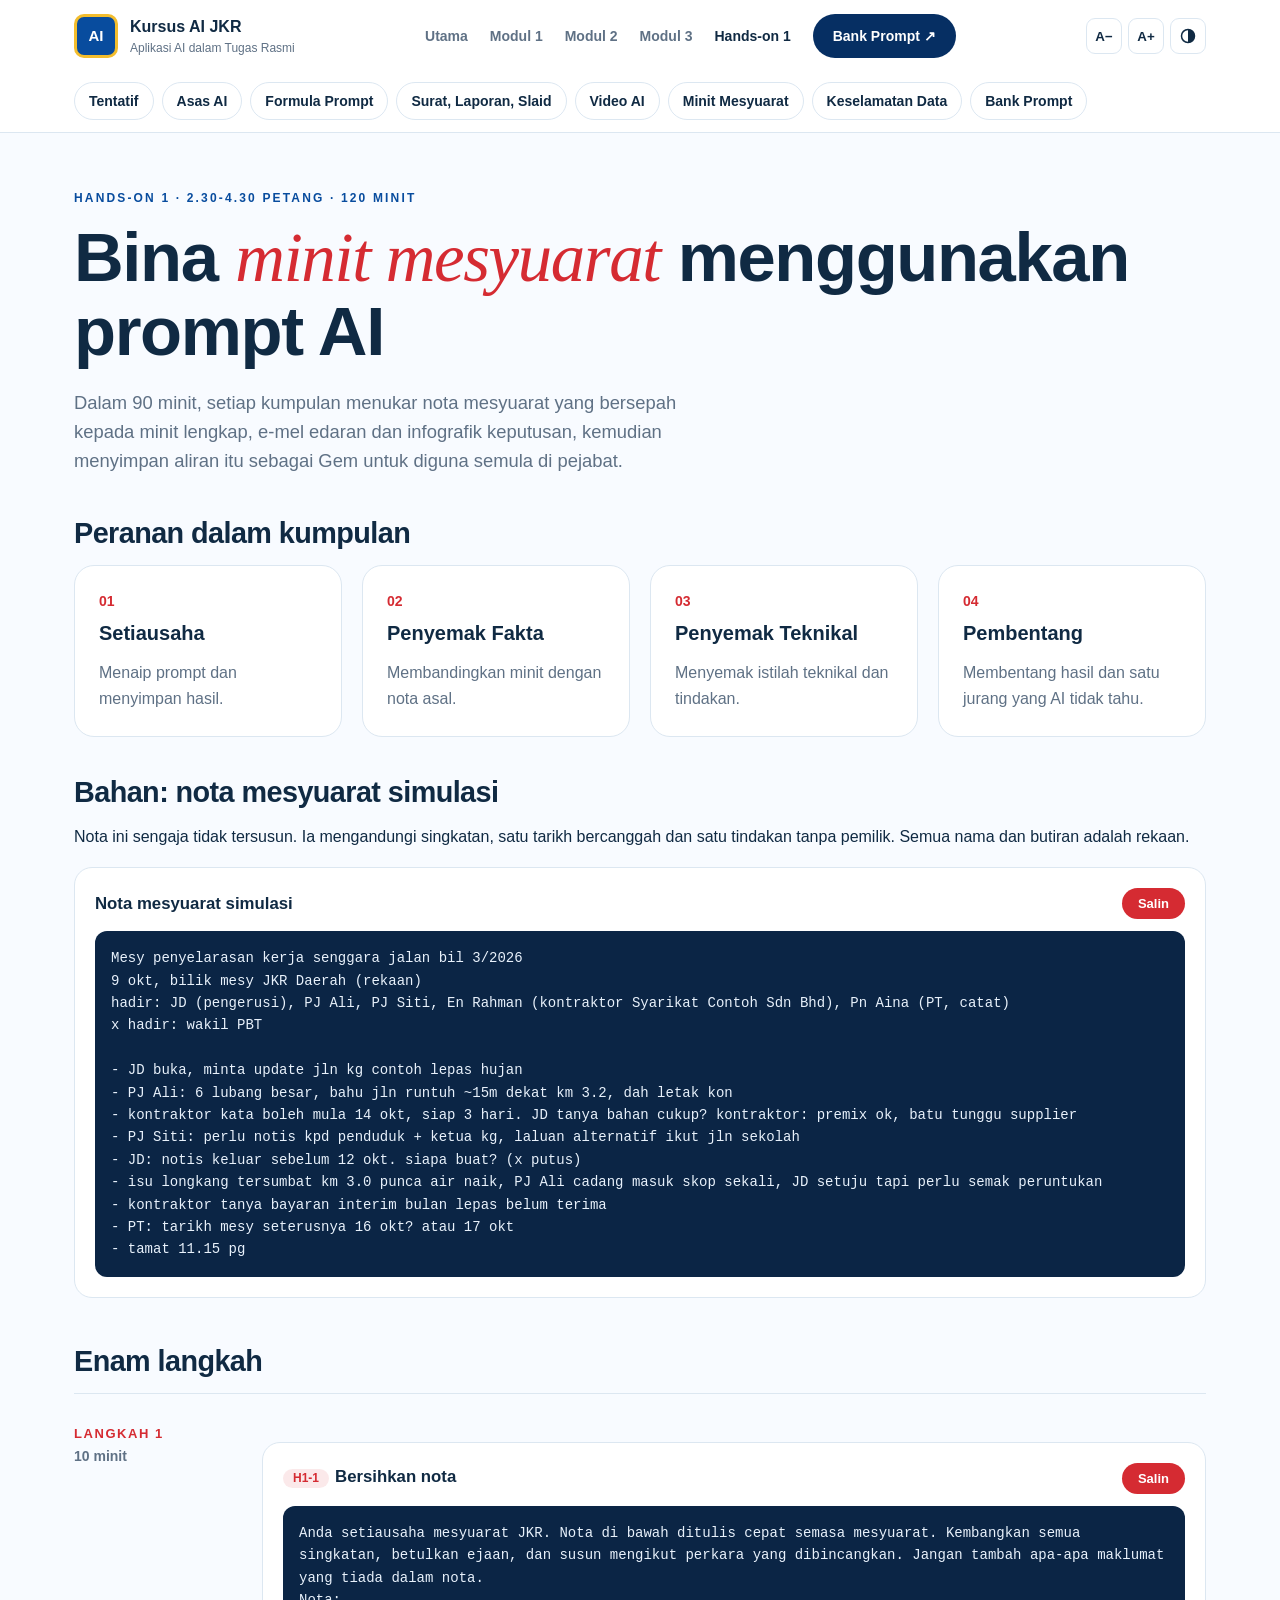
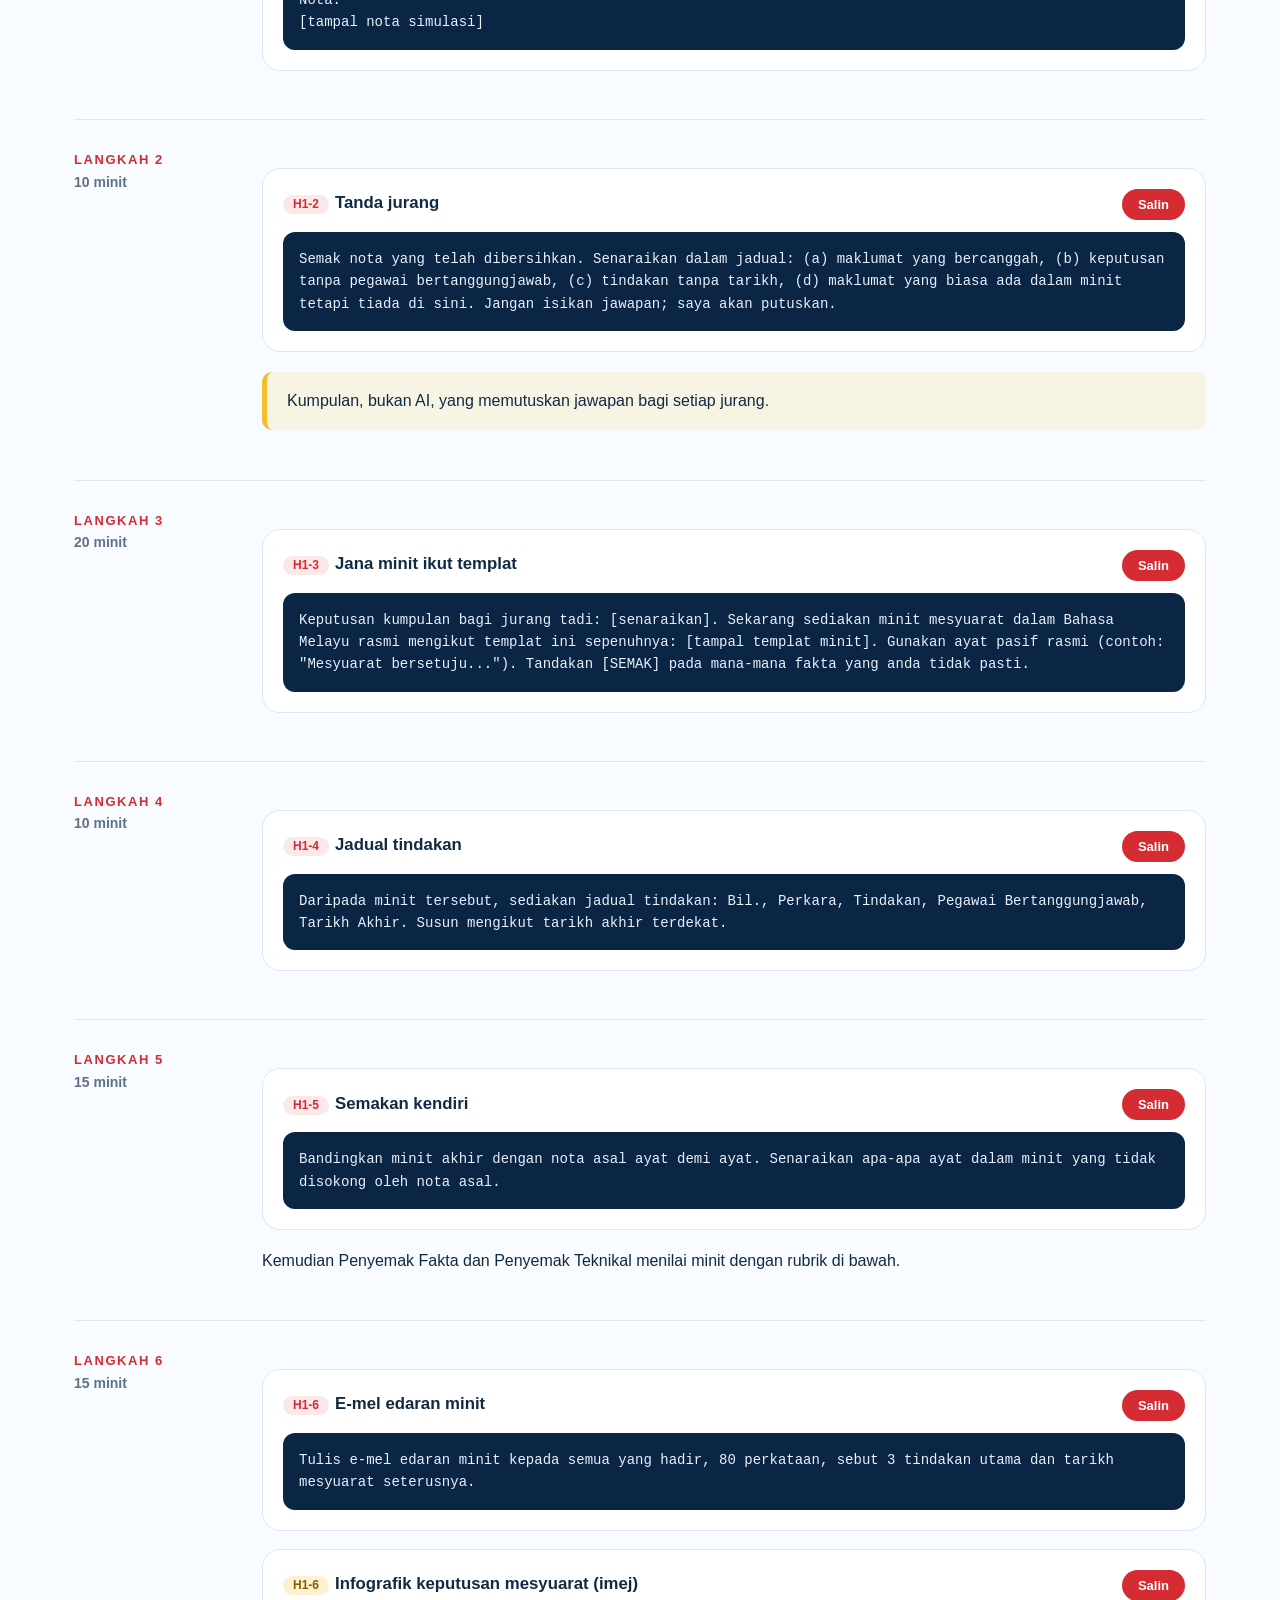
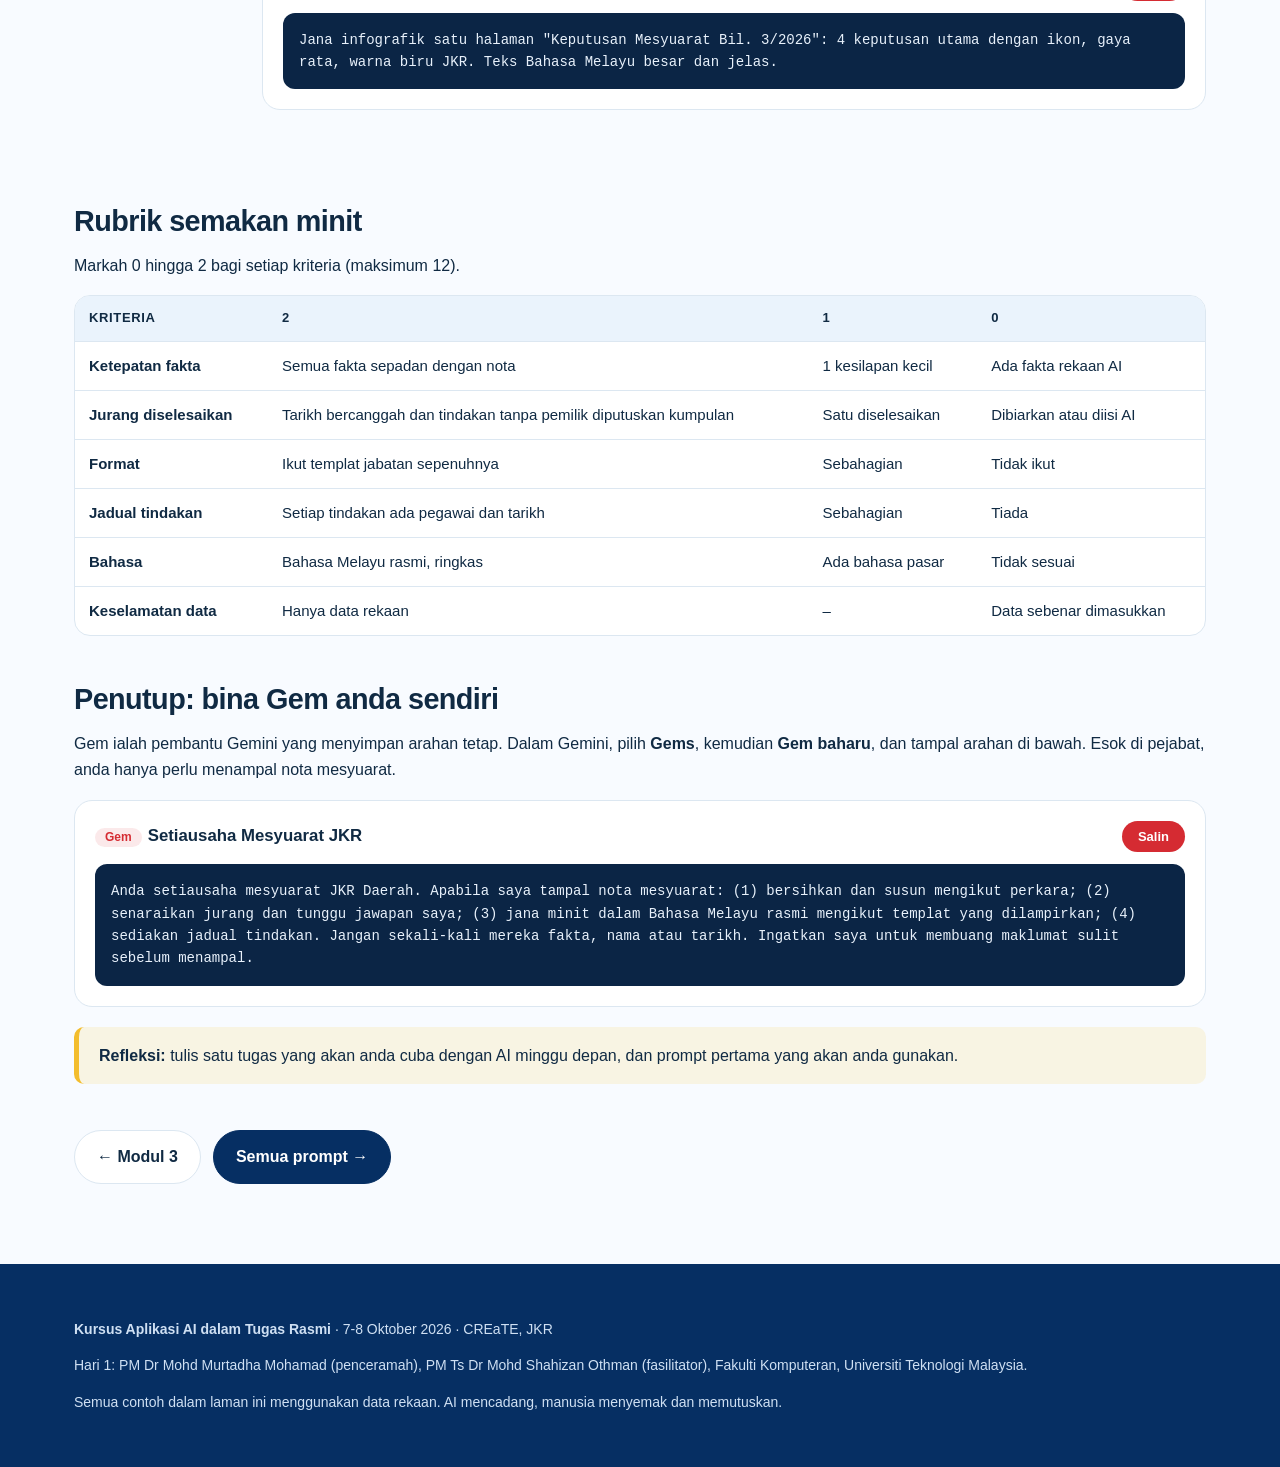
==== hands-on.html @ 8b167ed6 "Hub web Hari 1: Kursus Aplikasi AI dalam Tugas Rasmi" ====
<!doctype html>
<html lang="ms">
<head>
<meta charset="utf-8">
<meta name="viewport" content="width=device-width, initial-scale=1">
<title>Hands-on 1: Minit Mesyuarat | Kursus AI JKR</title>
<meta name="description" content="Hands-on 1: tukar nota mesyuarat simulasi kepada minit lengkap, jadual tindakan, e-mel edaran dan infografik dengan prompt berperingkat.">
<link rel="stylesheet" href="assets/style.css">
</head>
<body data-page="h1">

<div class="wrap mod-head">
  <p class="eyebrow">Hands-on 1 &middot; 2.30-4.30 petang &middot; 120 minit</p>
  <h1>Bina <span class="accent">minit mesyuarat</span> menggunakan prompt AI</h1>
  <p class="lead">Dalam 90 minit, setiap kumpulan menukar nota mesyuarat yang bersepah kepada minit lengkap, e-mel edaran dan infografik keputusan, kemudian menyimpan aliran itu sebagai Gem untuk diguna semula di pejabat.</p>
</div>

<div class="wrap">

  <h2 style="font-size:1.8rem">Peranan dalam kumpulan</h2>
  <div class="grid g4" style="margin-bottom:40px">
    <div class="card"><span class="num">01</span><h3>Setiausaha</h3><p>Menaip prompt dan menyimpan hasil.</p></div>
    <div class="card"><span class="num">02</span><h3>Penyemak Fakta</h3><p>Membandingkan minit dengan nota asal.</p></div>
    <div class="card"><span class="num">03</span><h3>Penyemak Teknikal</h3><p>Menyemak istilah teknikal dan tindakan.</p></div>
    <div class="card"><span class="num">04</span><h3>Pembentang</h3><p>Membentang hasil dan satu jurang yang AI tidak tahu.</p></div>
  </div>

  <h2 style="font-size:1.8rem">Bahan: nota mesyuarat simulasi</h2>
  <p>Nota ini sengaja tidak tersusun. Ia mengandungi singkatan, satu tarikh bercanggah dan satu tindakan tanpa pemilik. Semua nama dan butiran adalah rekaan.</p>
  <div class="prompt" id="nota" data-cat="h1 bahan">
    <div class="prompt-head"><h3>Nota mesyuarat simulasi</h3></div>
<pre>Mesy penyelarasan kerja senggara jalan bil 3/2026
9 okt, bilik mesy JKR Daerah (rekaan)
hadir: JD (pengerusi), PJ Ali, PJ Siti, En Rahman (kontraktor Syarikat Contoh Sdn Bhd), Pn Aina (PT, catat)
x hadir: wakil PBT

- JD buka, minta update jln kg contoh lepas hujan
- PJ Ali: 6 lubang besar, bahu jln runtuh ~15m dekat km 3.2, dah letak kon
- kontraktor kata boleh mula 14 okt, siap 3 hari. JD tanya bahan cukup? kontraktor: premix ok, batu tunggu supplier
- PJ Siti: perlu notis kpd penduduk + ketua kg, laluan alternatif ikut jln sekolah
- JD: notis keluar sebelum 12 okt. siapa buat? (x putus)
- isu longkang tersumbat km 3.0 punca air naik, PJ Ali cadang masuk skop sekali, JD setuju tapi perlu semak peruntukan
- kontraktor tanya bayaran interim bulan lepas belum terima
- PT: tarikh mesy seterusnya 16 okt? atau 17 okt
- tamat 11.15 pg</pre>
  </div>

  <h2 style="font-size:1.8rem;margin-top:48px">Enam langkah</h2>

  <div class="topic">
    <div class="when"><b>Langkah 1</b>10 minit</div>
    <div>
      <div class="prompt" id="h1-1" data-cat="h1 teks">
        <div class="prompt-head"><h3><span class="tag cs">H1-1</span>Bersihkan nota</h3></div>
<pre>Anda setiausaha mesyuarat JKR. Nota di bawah ditulis cepat semasa mesyuarat. Kembangkan semua singkatan, betulkan ejaan, dan susun mengikut perkara yang dibincangkan. Jangan tambah apa-apa maklumat yang tiada dalam nota.
Nota:
[tampal nota simulasi]</pre>
      </div>
    </div>
  </div>

  <div class="topic">
    <div class="when"><b>Langkah 2</b>10 minit</div>
    <div>
      <div class="prompt" id="h1-2" data-cat="h1 teks">
        <div class="prompt-head"><h3><span class="tag cs">H1-2</span>Tanda jurang</h3></div>
<pre>Semak nota yang telah dibersihkan. Senaraikan dalam jadual: (a) maklumat yang bercanggah, (b) keputusan tanpa pegawai bertanggungjawab, (c) tindakan tanpa tarikh, (d) maklumat yang biasa ada dalam minit tetapi tiada di sini. Jangan isikan jawapan; saya akan putuskan.</pre>
      </div>
      <div class="callout">Kumpulan, bukan AI, yang memutuskan jawapan bagi setiap jurang.</div>
    </div>
  </div>

  <div class="topic">
    <div class="when"><b>Langkah 3</b>20 minit</div>
    <div>
      <div class="prompt" id="h1-3" data-cat="h1 teks">
        <div class="prompt-head"><h3><span class="tag cs">H1-3</span>Jana minit ikut templat</h3></div>
<pre>Keputusan kumpulan bagi jurang tadi: [senaraikan]. Sekarang sediakan minit mesyuarat dalam Bahasa Melayu rasmi mengikut templat ini sepenuhnya: [tampal templat minit]. Gunakan ayat pasif rasmi (contoh: "Mesyuarat bersetuju..."). Tandakan [SEMAK] pada mana-mana fakta yang anda tidak pasti.</pre>
      </div>
    </div>
  </div>

  <div class="topic">
    <div class="when"><b>Langkah 4</b>10 minit</div>
    <div>
      <div class="prompt" id="h1-4" data-cat="h1 teks">
        <div class="prompt-head"><h3><span class="tag cs">H1-4</span>Jadual tindakan</h3></div>
<pre>Daripada minit tersebut, sediakan jadual tindakan: Bil., Perkara, Tindakan, Pegawai Bertanggungjawab, Tarikh Akhir. Susun mengikut tarikh akhir terdekat.</pre>
      </div>
    </div>
  </div>

  <div class="topic">
    <div class="when"><b>Langkah 5</b>15 minit</div>
    <div>
      <div class="prompt" id="h1-5" data-cat="h1 teks">
        <div class="prompt-head"><h3><span class="tag cs">H1-5</span>Semakan kendiri</h3></div>
<pre>Bandingkan minit akhir dengan nota asal ayat demi ayat. Senaraikan apa-apa ayat dalam minit yang tidak disokong oleh nota asal.</pre>
      </div>
      <p>Kemudian Penyemak Fakta dan Penyemak Teknikal menilai minit dengan rubrik di bawah.</p>
    </div>
  </div>

  <div class="topic">
    <div class="when"><b>Langkah 6</b>15 minit</div>
    <div>
      <div class="prompt" id="h1-6a" data-cat="h1 teks">
        <div class="prompt-head"><h3><span class="tag cs">H1-6</span>E-mel edaran minit</h3></div>
<pre>Tulis e-mel edaran minit kepada semua yang hadir, 80 perkataan, sebut 3 tindakan utama dan tarikh mesyuarat seterusnya.</pre>
      </div>
      <div class="prompt" id="h1-6b" data-cat="h1 imej">
        <div class="prompt-head"><h3><span class="tag kreatif">H1-6</span>Infografik keputusan mesyuarat (imej)</h3></div>
<pre>Jana infografik satu halaman "Keputusan Mesyuarat Bil. 3/2026": 4 keputusan utama dengan ikon, gaya rata, warna biru JKR. Teks Bahasa Melayu besar dan jelas.</pre>
      </div>
    </div>
  </div>

  <h2 style="font-size:1.8rem;margin-top:48px">Rubrik semakan minit</h2>
  <p>Markah 0 hingga 2 bagi setiap kriteria (maksimum 12).</p>
  <div class="table-wrap">
    <table>
      <thead><tr><th>Kriteria</th><th>2</th><th>1</th><th>0</th></tr></thead>
      <tbody>
        <tr><td><b>Ketepatan fakta</b></td><td>Semua fakta sepadan dengan nota</td><td>1 kesilapan kecil</td><td>Ada fakta rekaan AI</td></tr>
        <tr><td><b>Jurang diselesaikan</b></td><td>Tarikh bercanggah dan tindakan tanpa pemilik diputuskan kumpulan</td><td>Satu diselesaikan</td><td>Dibiarkan atau diisi AI</td></tr>
        <tr><td><b>Format</b></td><td>Ikut templat jabatan sepenuhnya</td><td>Sebahagian</td><td>Tidak ikut</td></tr>
        <tr><td><b>Jadual tindakan</b></td><td>Setiap tindakan ada pegawai dan tarikh</td><td>Sebahagian</td><td>Tiada</td></tr>
        <tr><td><b>Bahasa</b></td><td>Bahasa Melayu rasmi, ringkas</td><td>Ada bahasa pasar</td><td>Tidak sesuai</td></tr>
        <tr><td><b>Keselamatan data</b></td><td>Hanya data rekaan</td><td>&ndash;</td><td>Data sebenar dimasukkan</td></tr>
      </tbody>
    </table>
  </div>

  <h2 style="font-size:1.8rem;margin-top:48px">Penutup: bina Gem anda sendiri</h2>
  <p>Gem ialah pembantu Gemini yang menyimpan arahan tetap. Dalam Gemini, pilih <b>Gems</b>, kemudian <b>Gem baharu</b>, dan tampal arahan di bawah. Esok di pejabat, anda hanya perlu menampal nota mesyuarat.</p>
  <div class="prompt" id="gem" data-cat="h1 gem">
    <div class="prompt-head"><h3><span class="tag cs">Gem</span>Setiausaha Mesyuarat JKR</h3></div>
<pre>Anda setiausaha mesyuarat JKR Daerah. Apabila saya tampal nota mesyuarat: (1) bersihkan dan susun mengikut perkara; (2) senaraikan jurang dan tunggu jawapan saya; (3) jana minit dalam Bahasa Melayu rasmi mengikut templat yang dilampirkan; (4) sediakan jadual tindakan. Jangan sekali-kali mereka fakta, nama atau tarikh. Ingatkan saya untuk membuang maklumat sulit sebelum menampal.</pre>
  </div>
  <div class="callout"><b>Refleksi:</b> tulis satu tugas yang akan anda cuba dengan AI minggu depan, dan prompt pertama yang akan anda gunakan.</div>

  <div class="btns" style="padding:20px 0 40px"><a class="btn" href="modul-3.html">&larr; Modul 3</a><a class="btn primary" href="prompt.html">Semua prompt &rarr;</a></div>
</div>

<script src="assets/app.js"></script>
</body>
</html>
---- assets/style.css ----
/* Kursus Aplikasi AI dalam Tugas Rasmi, Hari 1. Gaya selari hub JANM / AI untuk Semua. */
:root{
  --blue:#084c9e; --navy:#062f63; --red:#d52b32; --gold:#f3bd2d;
  --paper:#f8fbff; --card:#ffffff; --ink:#102a43; --muted:#5f7185; --line:#dce7f1;
  --tint:#eaf3fc; --code:#0b2545; --codeink:#e8f1fb;
  --font-scale:1; --scroll:0%;
}
html[data-theme="dark"]{
  --paper:#0b1a2e; --card:#10243d; --ink:#e6eef7; --muted:#9fb3c8; --line:#22405f;
  --tint:#15304f; --blue:#6aa7ec; --navy:#cfe2f7; --code:#06111f; --codeink:#dce9f7;
}
*{box-sizing:border-box}
html{font-size:calc(16px * var(--font-scale));scroll-behavior:smooth}
body{margin:0;font-family:Arial,Helvetica,sans-serif;color:var(--ink);background:var(--paper);line-height:1.6}
a{color:var(--blue)}
img{max-width:100%}
.wrap{max-width:1180px;margin:0 auto;padding:0 24px}

/* progress bar */
.progress{position:fixed;top:0;left:0;height:4px;width:var(--scroll);background:linear-gradient(90deg,var(--red),var(--gold));z-index:60}

/* header */
header.site{position:sticky;top:0;z-index:50;background:color-mix(in srgb,var(--card) 94%,transparent);backdrop-filter:blur(8px);border-bottom:1px solid var(--line)}
.bar{display:flex;align-items:center;justify-content:space-between;gap:16px;min-height:72px}
.brand{display:flex;align-items:center;gap:12px;text-decoration:none;color:var(--ink)}
.logo{width:44px;height:44px;border-radius:10px;background:#084c9e;color:#fff;border:3px solid var(--gold);display:grid;place-items:center;font-weight:700;font-size:15px}
.brand b{display:block;font-size:16px}
.brand small{display:block;font-size:12px;color:var(--muted)}
nav.main{display:flex;align-items:center;gap:22px}
nav.main a{color:var(--muted);font-weight:700;font-size:14px;text-decoration:none}
nav.main a:hover,nav.main a[aria-current="page"]{color:var(--ink)}
.cta{background:var(--navy);color:#fff !important;padding:11px 20px;border-radius:999px}
html[data-theme="dark"] .cta{background:#084c9e}
.tools{display:flex;gap:6px}
.tools button svg{width:16px;height:16px;vertical-align:middle}
.tools button{width:36px;height:36px;border-radius:9px;border:1px solid var(--line);background:var(--card);color:var(--ink);font-weight:700;cursor:pointer}
.menu-btn{display:none}
.pills{display:flex;gap:8px;overflow-x:auto;padding-top:10px;padding-bottom:12px;scrollbar-width:none}
.pills a{flex:none;border:1px solid var(--line);background:var(--card);border-radius:999px;padding:7px 14px;font-weight:700;font-size:14px;color:var(--ink);text-decoration:none}
.pills a:hover{border-color:var(--blue)}

/* type */
.eyebrow{color:var(--blue);font-size:12px;font-weight:700;letter-spacing:.18em;text-transform:uppercase;margin:0 0 12px}
h1,h2,h3{line-height:1.08;letter-spacing:-.02em;margin:0 0 16px}
h1{font-size:clamp(2.4rem,6vw,4.3rem)}
h2{font-size:clamp(1.9rem,4.2vw,3.2rem)}
h3{font-size:1.25rem;letter-spacing:0}
.accent{font-family:Georgia,"Times New Roman",serif;font-style:italic;font-weight:500;color:var(--red)}
.lead{font-size:1.15rem;color:var(--muted);max-width:640px}
section{padding:72px 0}
section.alt{background:var(--tint)}

/* hero */
.hero{padding:64px 0 72px;background:radial-gradient(circle at 85% 10%,rgba(243,189,45,.18),transparent 40%),var(--paper)}
.hero-grid{display:grid;grid-template-columns:1.25fr .9fr;gap:40px;align-items:center}
.btns{display:flex;gap:12px;flex-wrap:wrap;margin-top:26px}
.btn{display:inline-block;padding:13px 22px;border-radius:999px;font-weight:700;text-decoration:none;border:1px solid var(--line);color:var(--ink);background:var(--card)}
.btn.primary{background:var(--navy);color:#fff;border-color:var(--navy)}
html[data-theme="dark"] .btn.primary{background:#084c9e;border-color:#084c9e}
.hero-card{background:var(--card);border:1px solid var(--line);border-radius:22px;padding:26px;box-shadow:0 18px 50px rgba(6,47,99,.10)}
.hero-card dl{margin:0;display:grid;grid-template-columns:auto 1fr;gap:10px 16px;font-size:15px}
.hero-card dt{color:var(--muted);font-weight:700}
.hero-card dd{margin:0}
.chip{display:inline-block;background:var(--card);border:1px solid var(--line);border-radius:999px;padding:6px 12px;font-size:13px;font-weight:700;box-shadow:0 6px 18px rgba(6,47,99,.08)}

/* cards */
.grid{display:grid;gap:20px}
.g2{grid-template-columns:repeat(2,1fr)}
.g3{grid-template-columns:repeat(3,1fr)}
.g4{grid-template-columns:repeat(4,1fr)}
.card{background:var(--card);border:1px solid var(--line);border-radius:20px;padding:24px}
.card p{margin:.4rem 0 0;color:var(--muted)}
.num{color:var(--red);font-weight:700;font-size:14px;margin-bottom:10px;display:block}
a.card{text-decoration:none;color:var(--ink);transition:transform .15s,box-shadow .15s}
a.card:hover{transform:translateY(-3px);box-shadow:0 14px 34px rgba(6,47,99,.12)}
.tag{display:inline-block;font-size:12px;font-weight:700;border-radius:999px;padding:3px 10px;background:var(--tint);color:var(--blue);margin-right:6px}
.tag.cs{background:rgba(213,43,50,.1);color:var(--red)}
.tag.kreatif{background:rgba(243,189,45,.22);color:#8a5b00}
html[data-theme="dark"] .tag.kreatif{color:var(--gold)}

.flow{display:flex;flex-wrap:wrap;gap:10px;align-items:center;justify-content:center}
.flow span{background:var(--tint);border-radius:10px;padding:10px 16px;font-weight:700}
.flow i{color:var(--red);font-style:normal}

.callout{border-left:5px solid var(--gold);background:rgba(243,189,45,.13);border-radius:10px;padding:16px 20px;margin:20px 0}
.callout.red{border-color:var(--red);background:rgba(213,43,50,.07)}

/* table */
.table-wrap{overflow-x:auto;border:1px solid var(--line);border-radius:16px;background:var(--card)}
table{border-collapse:collapse;width:100%;font-size:15px}
th,td{text-align:left;padding:12px 14px;border-bottom:1px solid var(--line);vertical-align:top}
th{background:var(--tint);font-size:13px;text-transform:uppercase;letter-spacing:.05em}
tr:last-child td{border-bottom:0}
td.t{white-space:nowrap;font-weight:700}
tr.break td{background:var(--tint);color:var(--muted);font-style:italic}

/* module content */
.mod-head{padding-top:56px;padding-bottom:24px}
.topic{display:grid;grid-template-columns:160px 1fr;gap:28px;padding:30px 0;border-top:1px solid var(--line)}
.topic>div,.grid>*{min-width:0}
.topic .when{font-weight:700;color:var(--muted);font-size:14px}
.topic .when b{display:block;color:var(--red);font-size:13px;letter-spacing:.12em;text-transform:uppercase}
.topic ul{padding-left:20px}
.topic li{margin:.3rem 0}

/* prompts */
.prompt{background:var(--card);border:1px solid var(--line);border-radius:18px;padding:20px;margin:18px 0}
.prompt-head{display:flex;justify-content:space-between;align-items:center;gap:12px;margin-bottom:12px;flex-wrap:wrap}
.prompt-head h3{margin:0;font-size:1.05rem}
.prompt pre{margin:0;background:var(--code);color:var(--codeink);border-radius:12px;padding:16px;white-space:pre-wrap;word-break:break-word;font:14px/1.6 ui-monospace,Menlo,Consolas,monospace}
.prompt .follow{margin:12px 0 0;color:var(--muted);font-size:14px}
.prompt .follow code{background:var(--tint);color:var(--ink);padding:2px 6px;border-radius:6px;font-size:13px}
.copy{border:0;background:var(--red);color:#fff;font-weight:700;border-radius:999px;padding:8px 16px;cursor:pointer;font-size:13px}
.copy.done{background:#1f7a4d}
.search{width:100%;padding:15px 18px;border-radius:14px;border:1px solid var(--line);background:var(--card);color:var(--ink);font-size:16px}
.filters{display:flex;gap:8px;flex-wrap:wrap;margin:14px 0 6px}
.filters button{border:1px solid var(--line);background:var(--card);color:var(--ink);border-radius:999px;padding:7px 14px;font-weight:700;cursor:pointer}
.filters button.on{background:#084c9e;color:#fff;border-color:#084c9e}
.empty{display:none;color:var(--muted);padding:20px 0}

.light{display:grid;grid-template-columns:repeat(3,1fr);gap:16px}
.light .card{border-top:6px solid}
.light .g{border-top-color:#1f9d55}.light .y{border-top-color:var(--gold)}.light .r{border-top-color:var(--red)}

.steps{counter-reset:s;list-style:none;padding:0;margin:0;display:grid;gap:14px}
.steps li{counter-increment:s;background:var(--card);border:1px solid var(--line);border-radius:16px;padding:18px 18px 18px 70px;position:relative}
.steps li::before{content:counter(s);position:absolute;left:18px;top:16px;width:36px;height:36px;border-radius:50%;background:var(--red);color:#fff;font-weight:700;display:grid;place-items:center}
.steps li b{display:block}

footer{background:var(--navy);color:#cfe0f3;padding:40px 0;margin-top:40px;font-size:14px}
html[data-theme="dark"] footer{background:#06111f}
footer a{color:#fff}
.totop{position:fixed;right:20px;bottom:20px;width:52px;height:52px;border-radius:50%;background:var(--red);color:#fff;border:0;font-size:22px;cursor:pointer;opacity:0;pointer-events:none;transition:opacity .2s;box-shadow:0 10px 24px rgba(213,43,50,.35)}
.totop.show{opacity:1;pointer-events:auto}

@media (max-width:900px){
  .hero-grid,.g2,.g3,.g4,.light{grid-template-columns:1fr}
  .topic{grid-template-columns:1fr;gap:8px}
  nav.main{display:none;position:absolute;top:72px;left:0;right:0;background:var(--card);flex-direction:column;align-items:flex-start;padding:16px 24px;border-bottom:1px solid var(--line)}
  nav.main.open{display:flex}
  .menu-btn{display:block}
  section{padding:52px 0}
  .wrap{padding:0 16px}
}
@media print{header.site,.totop,.progress,.copy,.tools{display:none}}
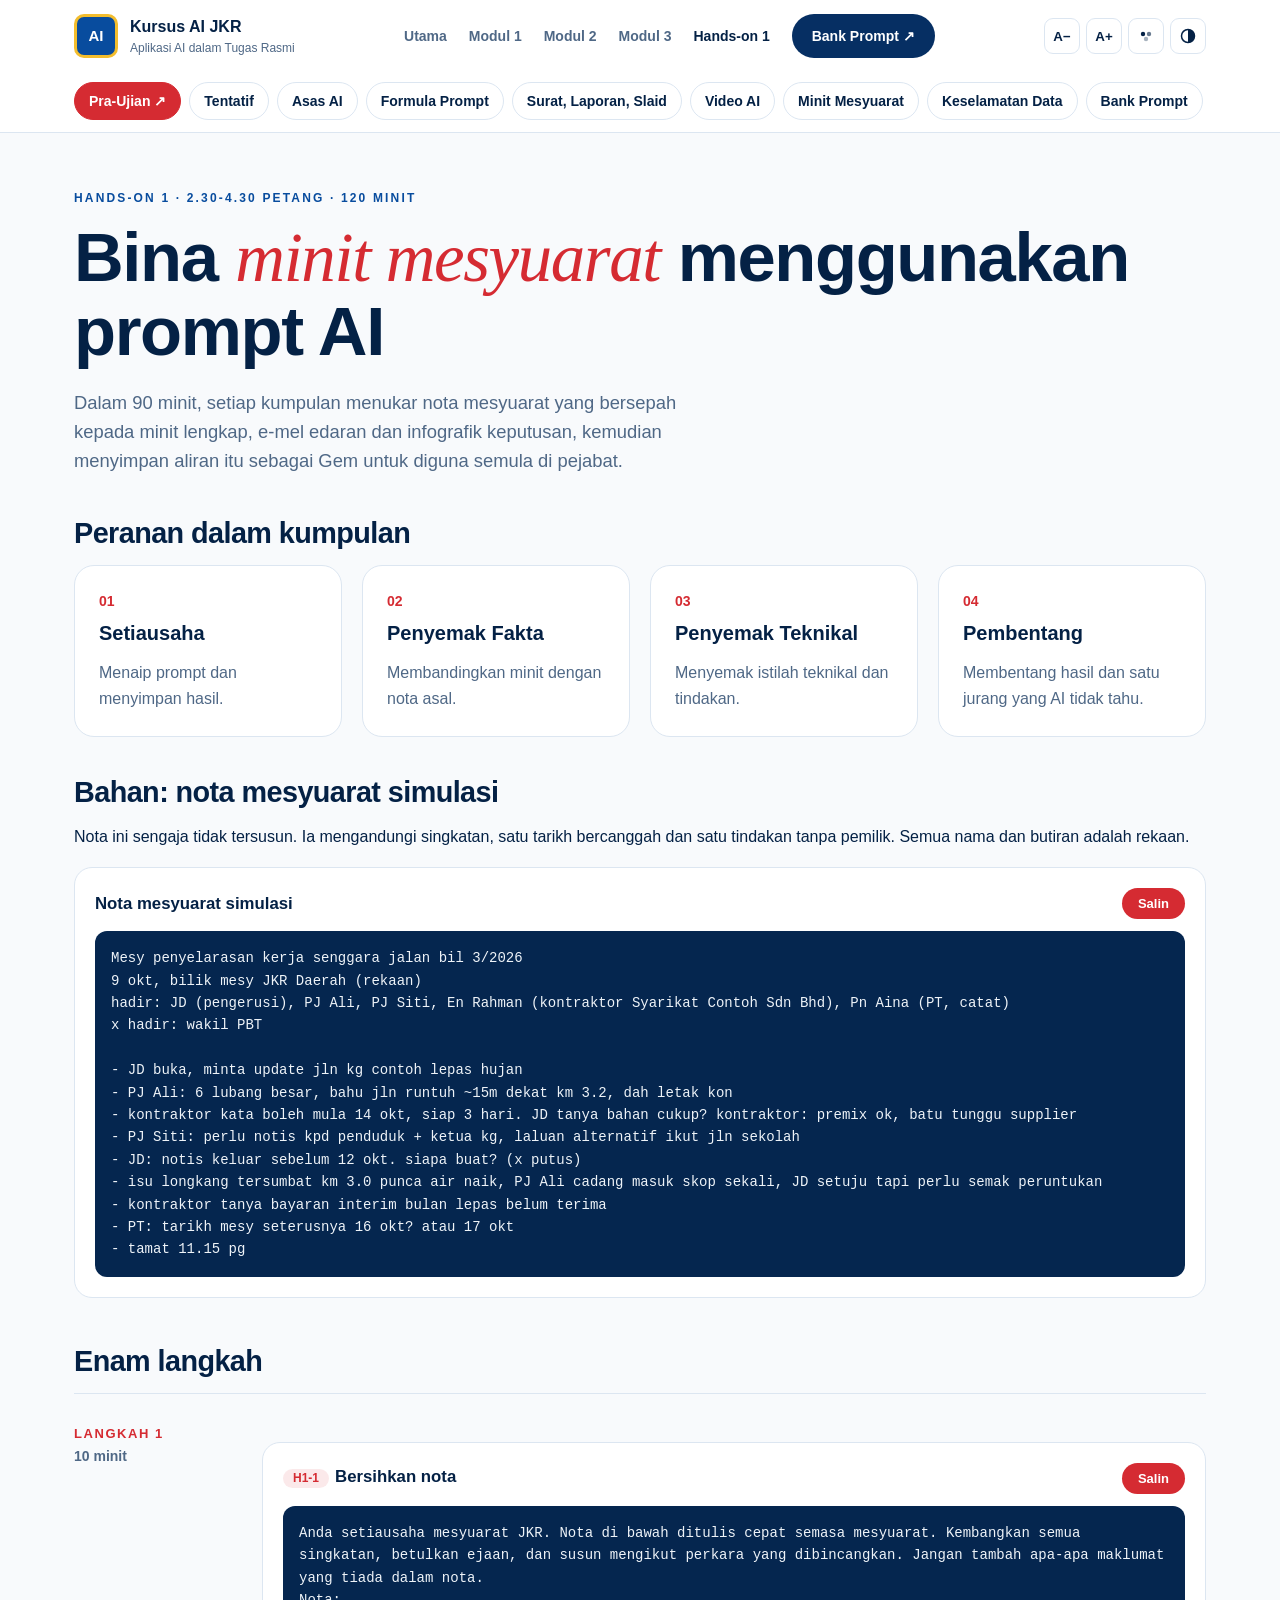
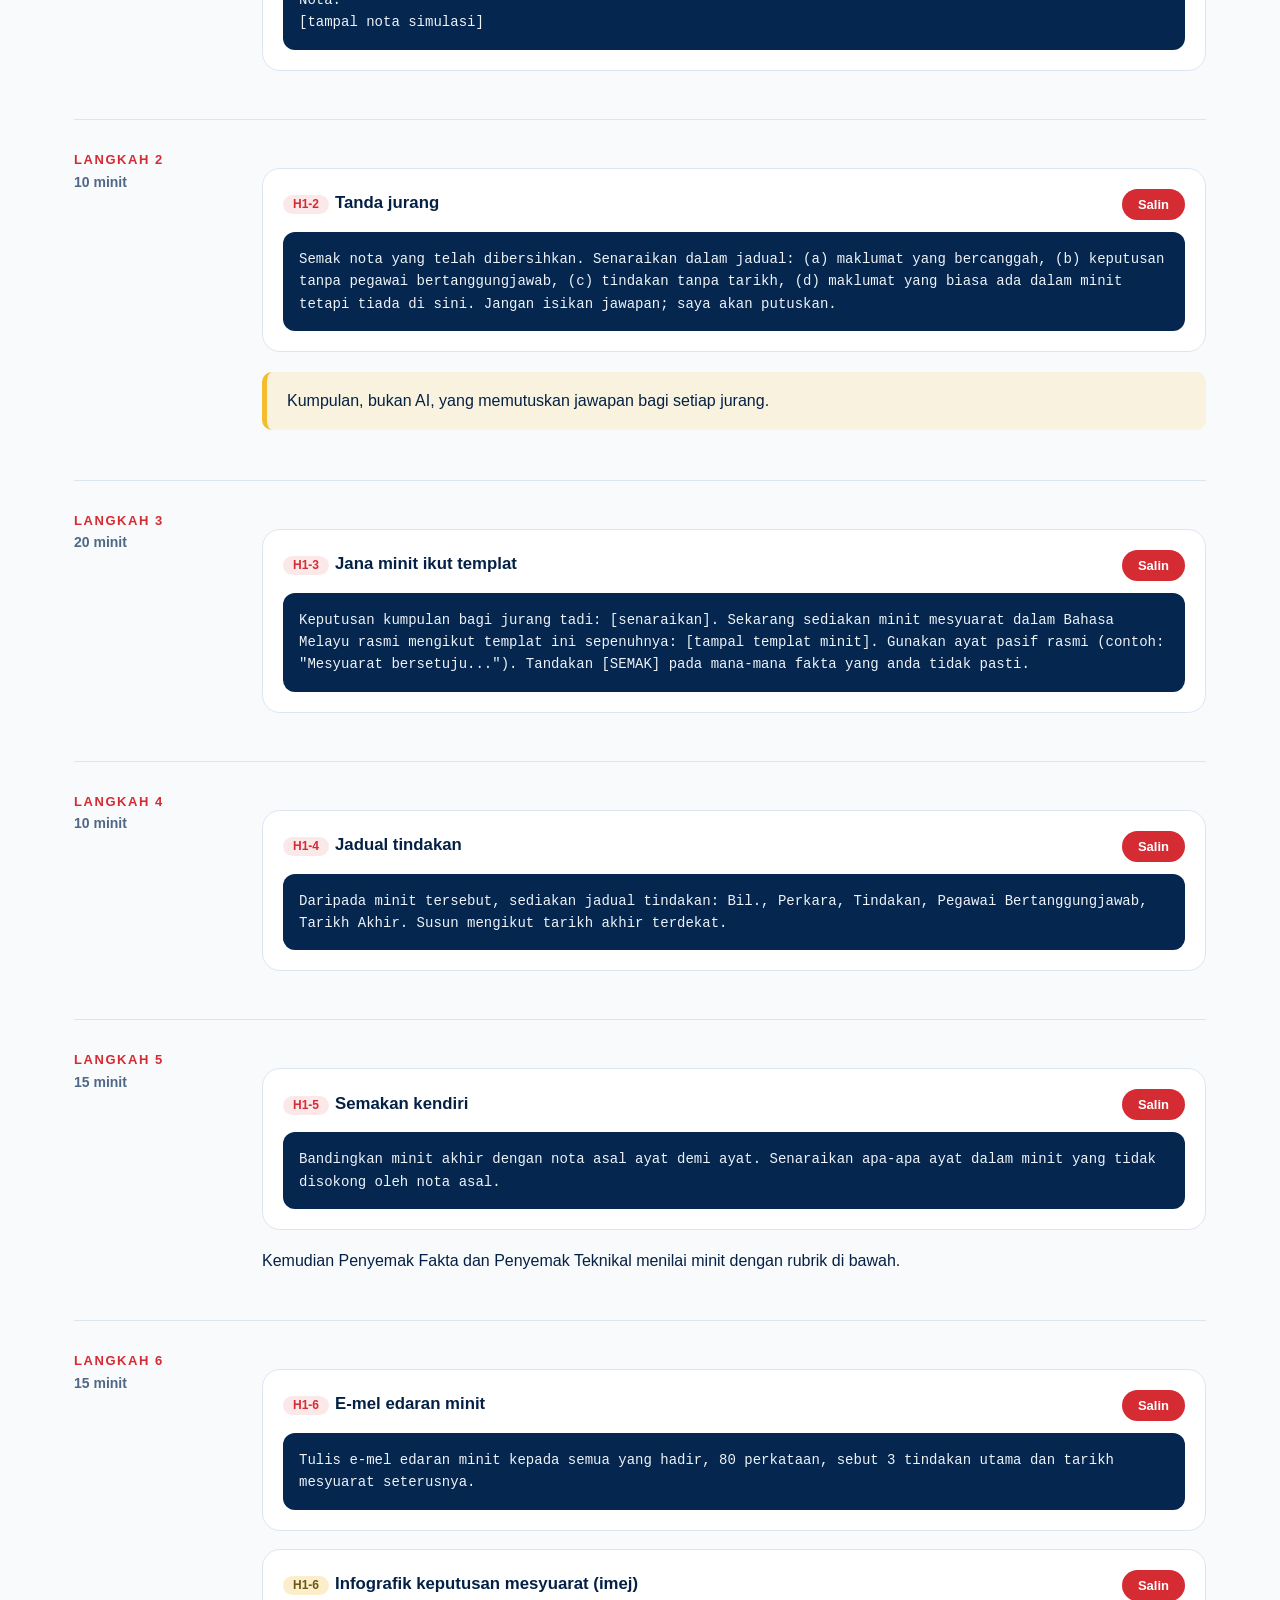
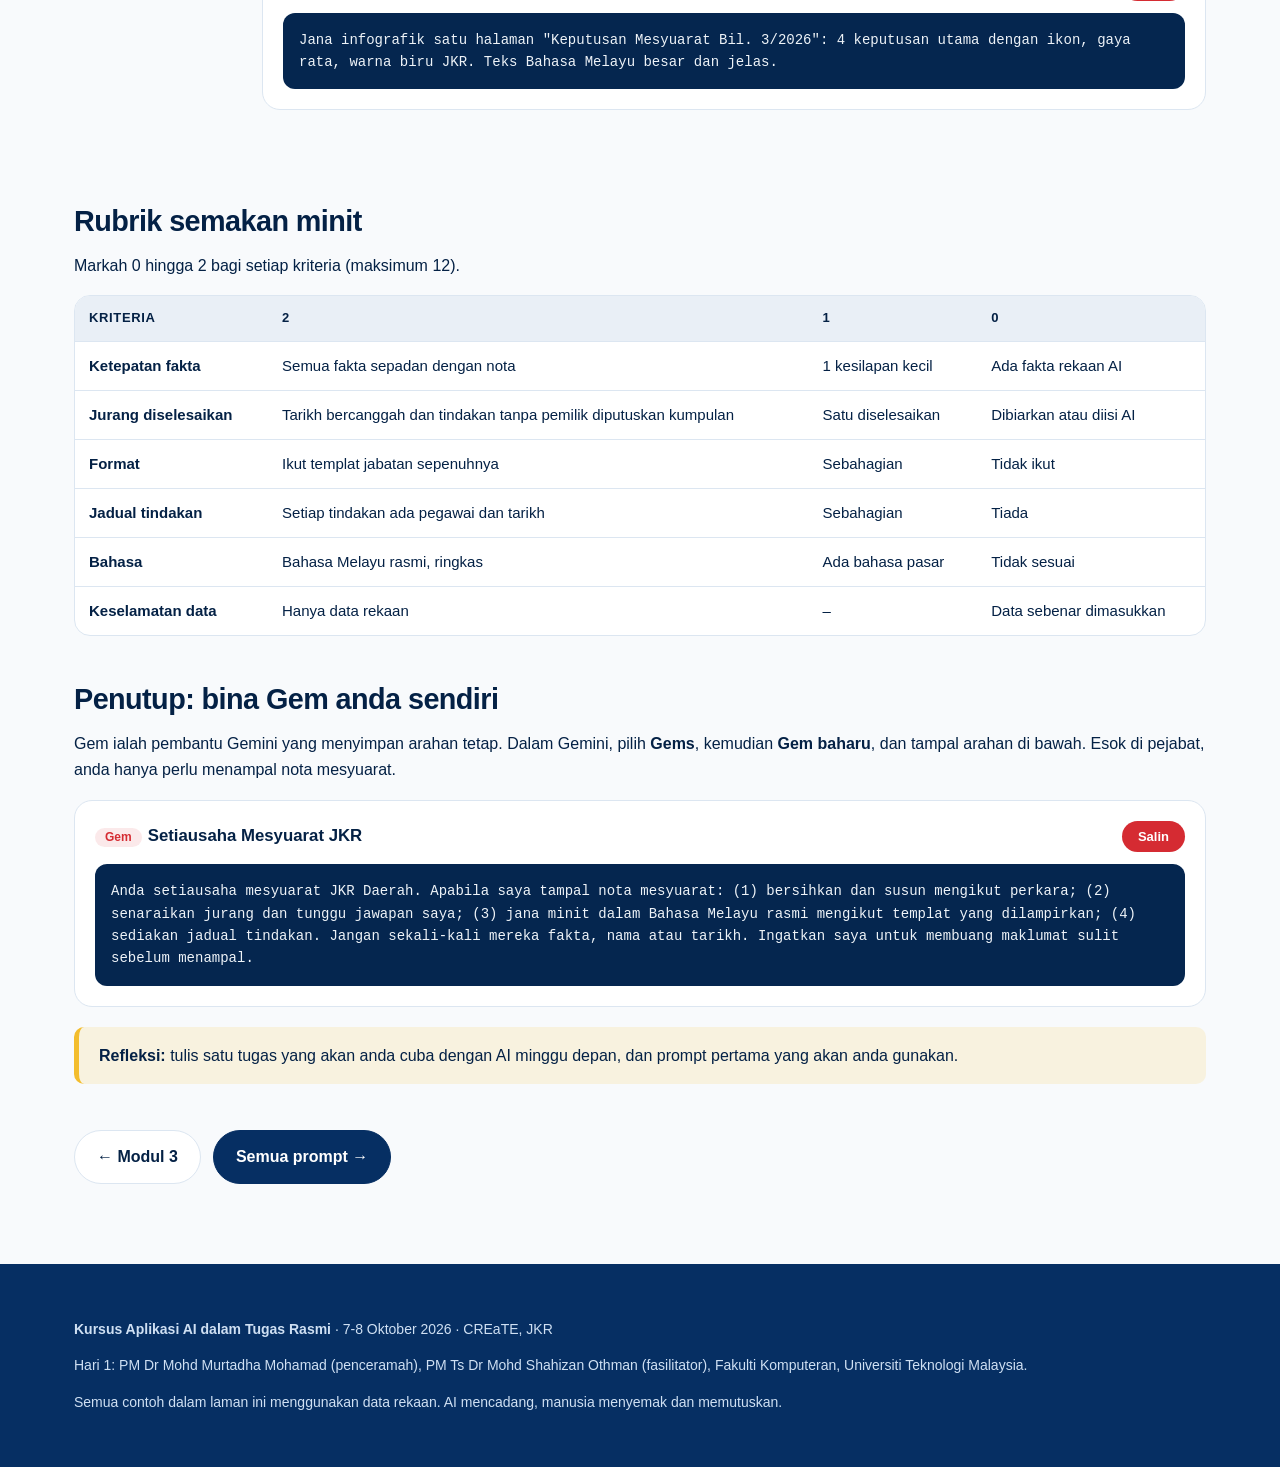
==== commit d70ebaa6: "Tambah pemilih palet warna (6 pilihan)" ====
--- a/hands-on.html
+++ b/hands-on.html
@@ -6,6 +6,7 @@
 <title>Hands-on 1: Minit Mesyuarat | Kursus AI JKR</title>
 <meta name="description" content="Hands-on 1: tukar nota mesyuarat simulasi kepada minit lengkap, jadual tindakan, e-mel edaran dan infografik dengan prompt berperingkat.">
 <link rel="stylesheet" href="assets/style.css">
+<script>try{var d=document.documentElement,p=localStorage.getItem("palette"),t=localStorage.getItem("theme");if(p&&p!=="biru")d.dataset.palette=p;if(t)d.dataset.theme=t}catch(e){}</script>
 </head>
 <body data-page="h1">
 
--- a/assets/style.css
+++ b/assets/style.css
@@ -1,13 +1,33 @@
 /* Kursus Aplikasi AI dalam Tugas Rasmi, Hari 1. Gaya selari hub JANM / AI untuk Semua. */
+/* Palet: setiap pilihan hanya menetapkan 4 warna asas; selebihnya diterbitkan. */
 :root{
-  --blue:#084c9e; --navy:#062f63; --red:#d52b32; --gold:#f3bd2d;
-  --paper:#f8fbff; --card:#ffffff; --ink:#102a43; --muted:#5f7185; --line:#dce7f1;
-  --tint:#eaf3fc; --code:#0b2545; --codeink:#e8f1fb;
+  --p-primary:#084c9e; --p-deep:#062f63; --p-accent:#d52b32; --p-gold:#f3bd2d;
   --font-scale:1; --scroll:0%;
 }
+html[data-palette="hijau"]{--p-primary:#1b7a4b; --p-deep:#0f3d2a; --p-accent:#c2410c; --p-gold:#e9b949}
+html[data-palette="teal"]{--p-primary:#0f766e; --p-deep:#134e4a; --p-accent:#e11d48; --p-gold:#f59e0b}
+html[data-palette="ungu"]{--p-primary:#5b3cc4; --p-deep:#2e1a6b; --p-accent:#db2777; --p-gold:#f2c14e}
+html[data-palette="bata"]{--p-primary:#b4462b; --p-deep:#4a1d12; --p-accent:#1d4ed8; --p-gold:#e0a526}
+html[data-palette="korporat"]{--p-primary:#334155; --p-deep:#0f172a; --p-accent:#0284c7; --p-gold:#eab308}
+
+/* Mod cerah */
+html{
+  --blue:var(--p-primary); --navy:var(--p-deep); --red:var(--p-accent); --gold:var(--p-gold);
+  --btn:var(--p-deep);
+  --paper:color-mix(in srgb,var(--p-primary) 3%,#fff); --card:#fff;
+  --ink:color-mix(in srgb,var(--p-deep) 70%,#000); --muted:color-mix(in srgb,var(--p-deep) 45%,#8a96a3);
+  --line:color-mix(in srgb,var(--p-primary) 14%,#fff); --tint:color-mix(in srgb,var(--p-primary) 9%,#fff);
+  --code:color-mix(in srgb,var(--p-deep) 80%,#000); --codeink:#eef3f8;
+  --shadow:color-mix(in srgb,var(--p-deep) 12%,transparent);
+}
+/* Mod gelap */
 html[data-theme="dark"]{
-  --paper:#0b1a2e; --card:#10243d; --ink:#e6eef7; --muted:#9fb3c8; --line:#22405f;
-  --tint:#15304f; --blue:#6aa7ec; --navy:#cfe2f7; --code:#06111f; --codeink:#dce9f7;
+  --blue:color-mix(in srgb,var(--p-primary) 45%,#fff); --navy:color-mix(in srgb,var(--p-deep) 25%,#fff);
+  --btn:var(--p-primary);
+  --paper:color-mix(in srgb,var(--p-deep) 45%,#050a12); --card:color-mix(in srgb,var(--p-deep) 60%,#0b1220);
+  --ink:#e8eef5; --muted:#a7b4c2; --line:color-mix(in srgb,var(--p-primary) 30%,#1b2533);
+  --tint:color-mix(in srgb,var(--p-primary) 25%,#0b1220); --code:#05090f; --codeink:#dfe8f2;
+  --shadow:rgba(0,0,0,.35);
 }
 *{box-sizing:border-box}
 html{font-size:calc(16px * var(--font-scale));scroll-behavior:smooth}
@@ -23,14 +43,13 @@
 header.site{position:sticky;top:0;z-index:50;background:color-mix(in srgb,var(--card) 94%,transparent);backdrop-filter:blur(8px);border-bottom:1px solid var(--line)}
 .bar{display:flex;align-items:center;justify-content:space-between;gap:16px;min-height:72px}
 .brand{display:flex;align-items:center;gap:12px;text-decoration:none;color:var(--ink)}
-.logo{width:44px;height:44px;border-radius:10px;background:#084c9e;color:#fff;border:3px solid var(--gold);display:grid;place-items:center;font-weight:700;font-size:15px}
+.logo{width:44px;height:44px;border-radius:10px;background:var(--p-primary);color:#fff;border:3px solid var(--gold);display:grid;place-items:center;font-weight:700;font-size:15px}
 .brand b{display:block;font-size:16px}
 .brand small{display:block;font-size:12px;color:var(--muted)}
 nav.main{display:flex;align-items:center;gap:22px}
 nav.main a{color:var(--muted);font-weight:700;font-size:14px;text-decoration:none}
 nav.main a:hover,nav.main a[aria-current="page"]{color:var(--ink)}
-.cta{background:var(--navy);color:#fff !important;padding:11px 20px;border-radius:999px}
-html[data-theme="dark"] .cta{background:#084c9e}
+.cta{background:var(--btn);color:#fff !important;padding:11px 20px;border-radius:999px}
 .tools{display:flex;gap:6px}
 .tools button svg{width:16px;height:16px;vertical-align:middle}
 .tools button{width:36px;height:36px;border-radius:9px;border:1px solid var(--line);background:var(--card);color:var(--ink);font-weight:700;cursor:pointer}
@@ -51,17 +70,16 @@
 section.alt{background:var(--tint)}
 
 /* hero */
-.hero{padding:64px 0 72px;background:radial-gradient(circle at 85% 10%,rgba(243,189,45,.18),transparent 40%),var(--paper)}
+.hero{padding:64px 0 72px;background:radial-gradient(circle at 85% 10%,color-mix(in srgb,var(--gold) 18%,transparent),transparent 40%),var(--paper)}
 .hero-grid{display:grid;grid-template-columns:1.25fr .9fr;gap:40px;align-items:center}
 .btns{display:flex;gap:12px;flex-wrap:wrap;margin-top:26px}
 .btn{display:inline-block;padding:13px 22px;border-radius:999px;font-weight:700;text-decoration:none;border:1px solid var(--line);color:var(--ink);background:var(--card)}
-.btn.primary{background:var(--navy);color:#fff;border-color:var(--navy)}
-html[data-theme="dark"] .btn.primary{background:#084c9e;border-color:#084c9e}
-.hero-card{background:var(--card);border:1px solid var(--line);border-radius:22px;padding:26px;box-shadow:0 18px 50px rgba(6,47,99,.10)}
+.btn.primary{background:var(--btn);color:#fff;border-color:var(--btn)}
+.hero-card{background:var(--card);border:1px solid var(--line);border-radius:22px;padding:26px;box-shadow:0 18px 50px var(--shadow)}
 .hero-card dl{margin:0;display:grid;grid-template-columns:auto 1fr;gap:10px 16px;font-size:15px}
 .hero-card dt{color:var(--muted);font-weight:700}
 .hero-card dd{margin:0}
-.chip{display:inline-block;background:var(--card);border:1px solid var(--line);border-radius:999px;padding:6px 12px;font-size:13px;font-weight:700;box-shadow:0 6px 18px rgba(6,47,99,.08)}
+.chip{display:inline-block;background:var(--card);border:1px solid var(--line);border-radius:999px;padding:6px 12px;font-size:13px;font-weight:700;box-shadow:0 6px 18px var(--shadow)}
 
 /* cards */
 .grid{display:grid;gap:20px}
@@ -72,18 +90,18 @@
 .card p{margin:.4rem 0 0;color:var(--muted)}
 .num{color:var(--red);font-weight:700;font-size:14px;margin-bottom:10px;display:block}
 a.card{text-decoration:none;color:var(--ink);transition:transform .15s,box-shadow .15s}
-a.card:hover{transform:translateY(-3px);box-shadow:0 14px 34px rgba(6,47,99,.12)}
+a.card:hover{transform:translateY(-3px);box-shadow:0 14px 34px var(--shadow)}
 .tag{display:inline-block;font-size:12px;font-weight:700;border-radius:999px;padding:3px 10px;background:var(--tint);color:var(--blue);margin-right:6px}
-.tag.cs{background:rgba(213,43,50,.1);color:var(--red)}
-.tag.kreatif{background:rgba(243,189,45,.22);color:#8a5b00}
+.tag.cs{background:color-mix(in srgb,var(--red) 10%,transparent);color:var(--red)}
+.tag.kreatif{background:color-mix(in srgb,var(--gold) 25%,transparent);color:color-mix(in srgb,var(--gold) 45%,#000)}
 html[data-theme="dark"] .tag.kreatif{color:var(--gold)}
 
 .flow{display:flex;flex-wrap:wrap;gap:10px;align-items:center;justify-content:center}
 .flow span{background:var(--tint);border-radius:10px;padding:10px 16px;font-weight:700}
 .flow i{color:var(--red);font-style:normal}
 
-.callout{border-left:5px solid var(--gold);background:rgba(243,189,45,.13);border-radius:10px;padding:16px 20px;margin:20px 0}
-.callout.red{border-color:var(--red);background:rgba(213,43,50,.07)}
+.callout{border-left:5px solid var(--gold);background:color-mix(in srgb,var(--gold) 14%,transparent);border-radius:10px;padding:16px 20px;margin:20px 0}
+.callout.red{border-color:var(--red);background:color-mix(in srgb,var(--red) 7%,transparent)}
 
 /* table */
 .table-wrap{overflow-x:auto;border:1px solid var(--line);border-radius:16px;background:var(--card)}
@@ -115,7 +133,7 @@
 .search{width:100%;padding:15px 18px;border-radius:14px;border:1px solid var(--line);background:var(--card);color:var(--ink);font-size:16px}
 .filters{display:flex;gap:8px;flex-wrap:wrap;margin:14px 0 6px}
 .filters button{border:1px solid var(--line);background:var(--card);color:var(--ink);border-radius:999px;padding:7px 14px;font-weight:700;cursor:pointer}
-.filters button.on{background:#084c9e;color:#fff;border-color:#084c9e}
+.filters button.on{background:var(--btn);color:#fff;border-color:var(--btn)}
 .empty{display:none;color:var(--muted);padding:20px 0}
 
 .light{display:grid;grid-template-columns:repeat(3,1fr);gap:16px}
@@ -127,10 +145,10 @@
 .steps li::before{content:counter(s);position:absolute;left:18px;top:16px;width:36px;height:36px;border-radius:50%;background:var(--red);color:#fff;font-weight:700;display:grid;place-items:center}
 .steps li b{display:block}
 
-footer{background:var(--navy);color:#cfe0f3;padding:40px 0;margin-top:40px;font-size:14px}
+footer{background:var(--p-deep);color:#cfe0f3;padding:40px 0;margin-top:40px;font-size:14px}
 html[data-theme="dark"] footer{background:#06111f}
 footer a{color:#fff}
-.totop{position:fixed;right:20px;bottom:20px;width:52px;height:52px;border-radius:50%;background:var(--red);color:#fff;border:0;font-size:22px;cursor:pointer;opacity:0;pointer-events:none;transition:opacity .2s;box-shadow:0 10px 24px rgba(213,43,50,.35)}
+.totop{position:fixed;right:20px;bottom:20px;width:52px;height:52px;border-radius:50%;background:var(--red);color:#fff;border:0;font-size:22px;cursor:pointer;opacity:0;pointer-events:none;transition:opacity .2s;box-shadow:0 10px 24px color-mix(in srgb,var(--red) 35%,transparent)}
 .totop.show{opacity:1;pointer-events:auto}
 
 @media (max-width:900px){
@@ -139,7 +157,31 @@
   nav.main{display:none;position:absolute;top:72px;left:0;right:0;background:var(--card);flex-direction:column;align-items:flex-start;padding:16px 24px;border-bottom:1px solid var(--line)}
   nav.main.open{display:flex}
   .menu-btn{display:block}
+  .brand small{display:none}
+  .brand b{white-space:nowrap;font-size:15px}
+  .logo{width:38px;height:38px}
+  .tools{gap:4px}
+  .tools button{width:34px;height:34px}
+  .palette-pop{right:-80px}
   section{padding:52px 0}
   .wrap{padding:0 16px}
 }
 @media print{header.site,.totop,.progress,.copy,.tools{display:none}}
+
+/* Pra-Ujian */
+.pretest{background:var(--card);border:2px solid var(--red);border-radius:20px;padding:20px 22px;margin:22px 0 4px;max-width:640px;box-shadow:0 12px 30px color-mix(in srgb,var(--red) 12%,transparent)}
+.pretest h3{margin:4px 0 6px}
+.pretest p{margin:0 0 14px;color:var(--muted)}
+.pretest .btn.primary{background:var(--red);border-color:var(--red)}
+.pills a.pill-hot{background:var(--red);border-color:var(--red);color:#fff}
+
+/* Pemilih palet */
+.palette-wrap{position:relative}
+.palette-pop{position:absolute;right:0;top:44px;width:250px;background:var(--card);border:1px solid var(--line);border-radius:16px;padding:14px;box-shadow:0 18px 40px var(--shadow);z-index:70}
+.palette-pop[hidden]{display:none}
+.palette-pop p{margin:0 0 10px;font-size:12px;font-weight:700;letter-spacing:.14em;text-transform:uppercase;color:var(--blue)}
+.palette-pop button.sw{display:flex;align-items:center;gap:10px;width:100%;height:auto;padding:8px;border-radius:10px;border:1px solid transparent;background:none;color:var(--ink);font-weight:700;font-size:14px;cursor:pointer;text-align:left}
+.palette-pop button.sw:hover{background:var(--tint)}
+.palette-pop button.sw[aria-pressed="true"]{border-color:var(--blue);background:var(--tint)}
+.sw i{display:flex;border-radius:7px;overflow:hidden;flex:none}
+.sw i b{width:14px;height:24px;display:block}
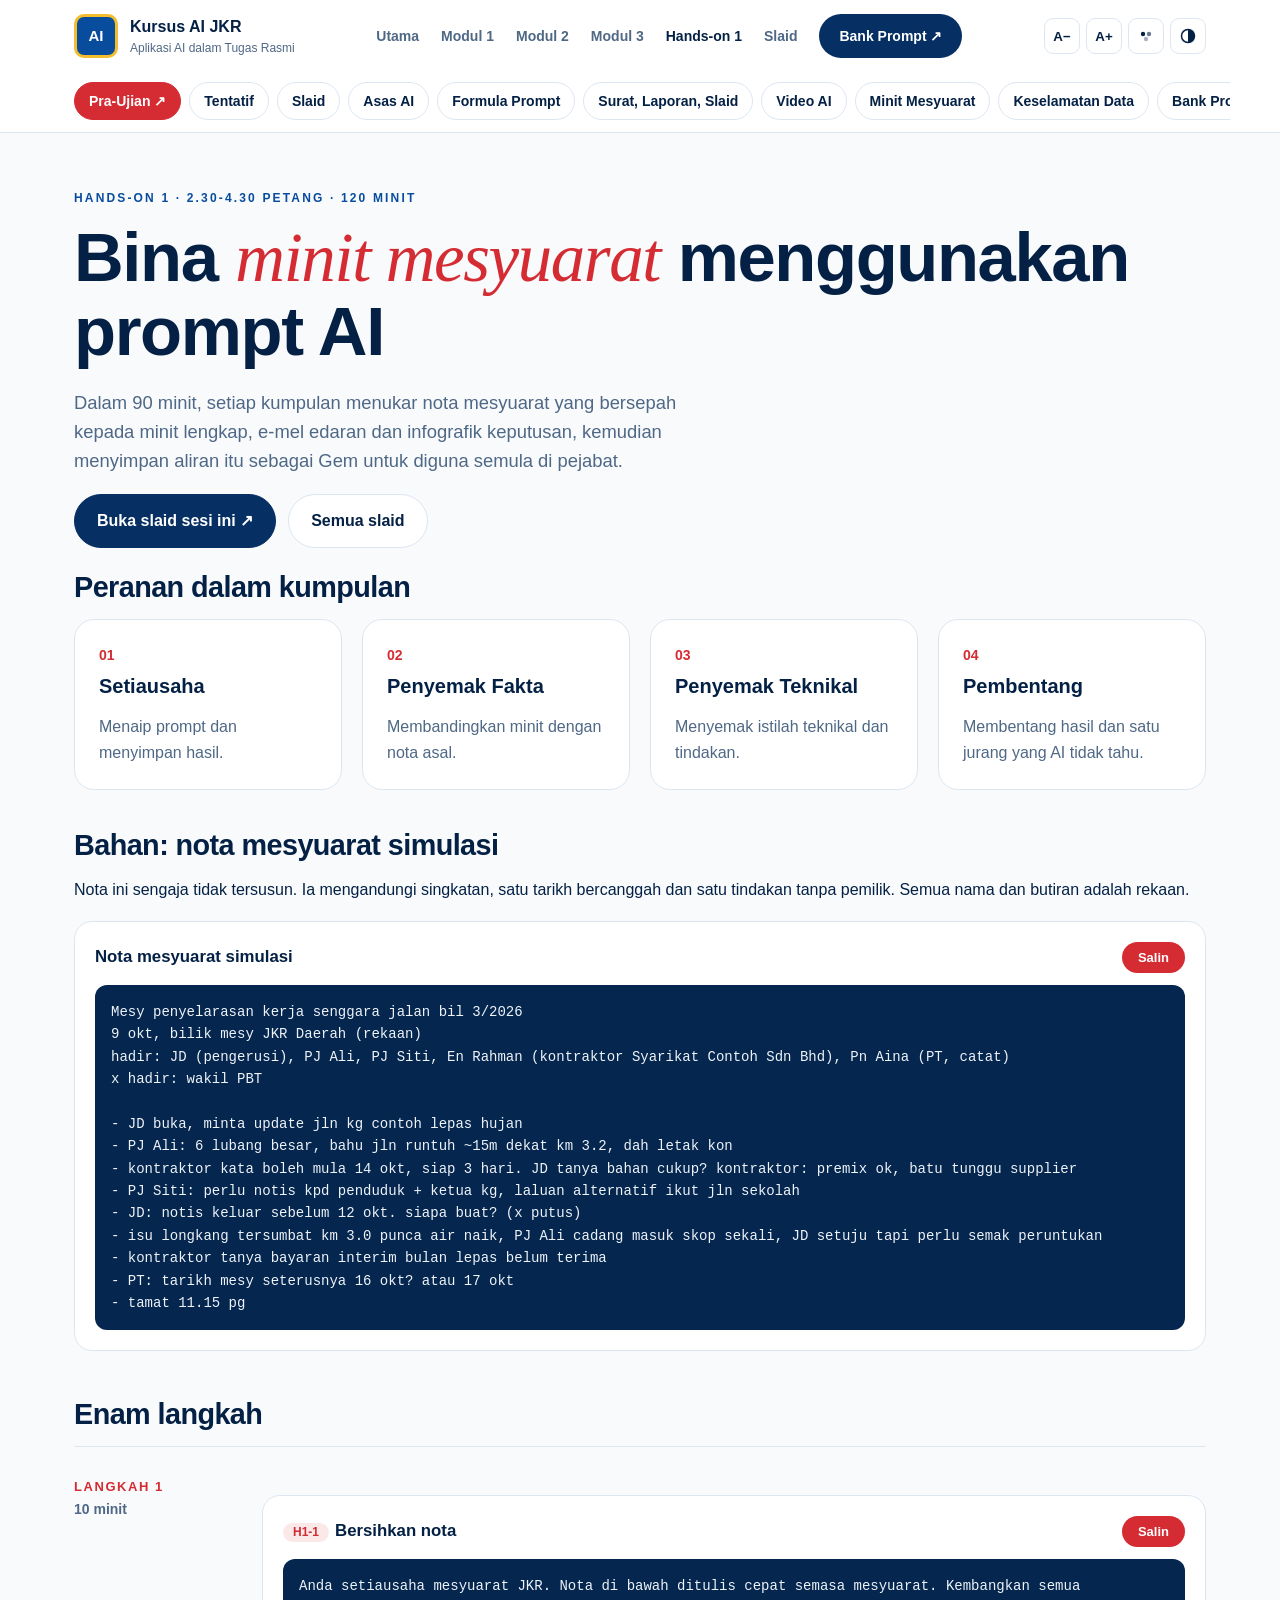
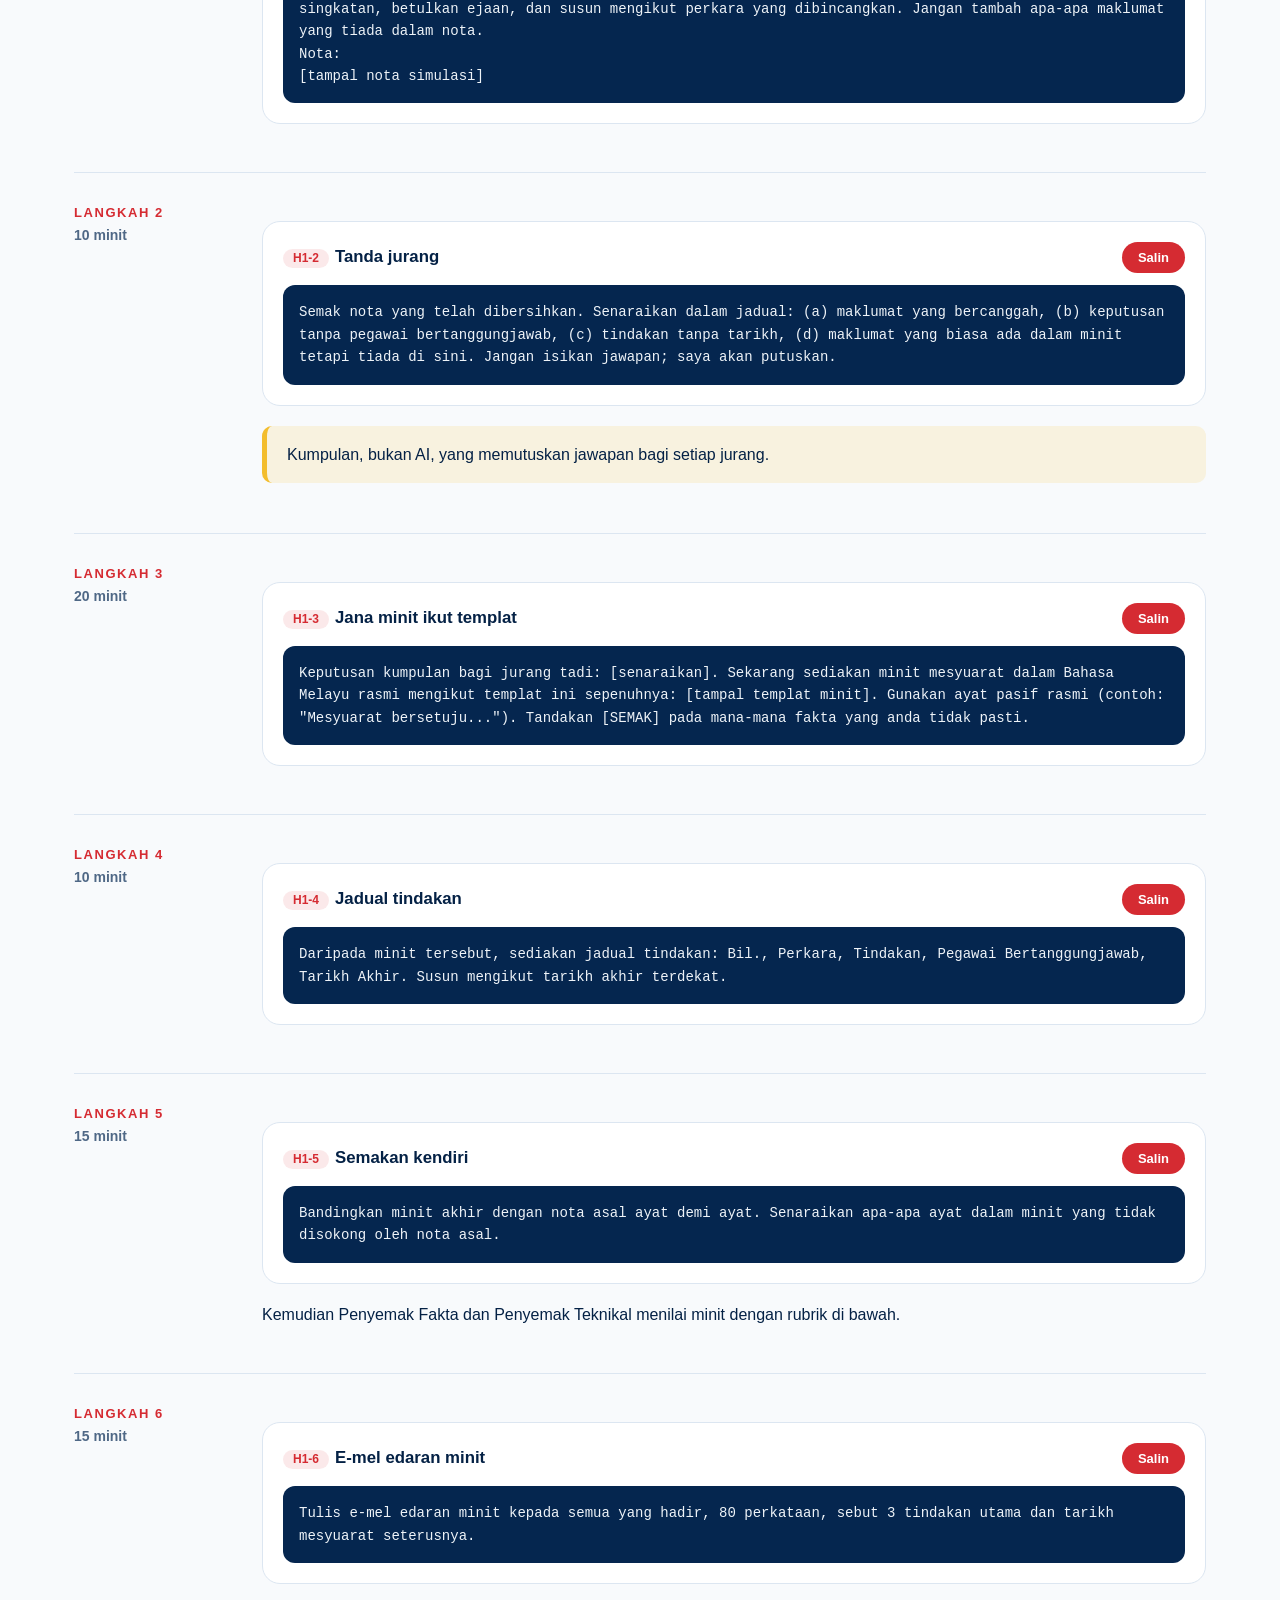
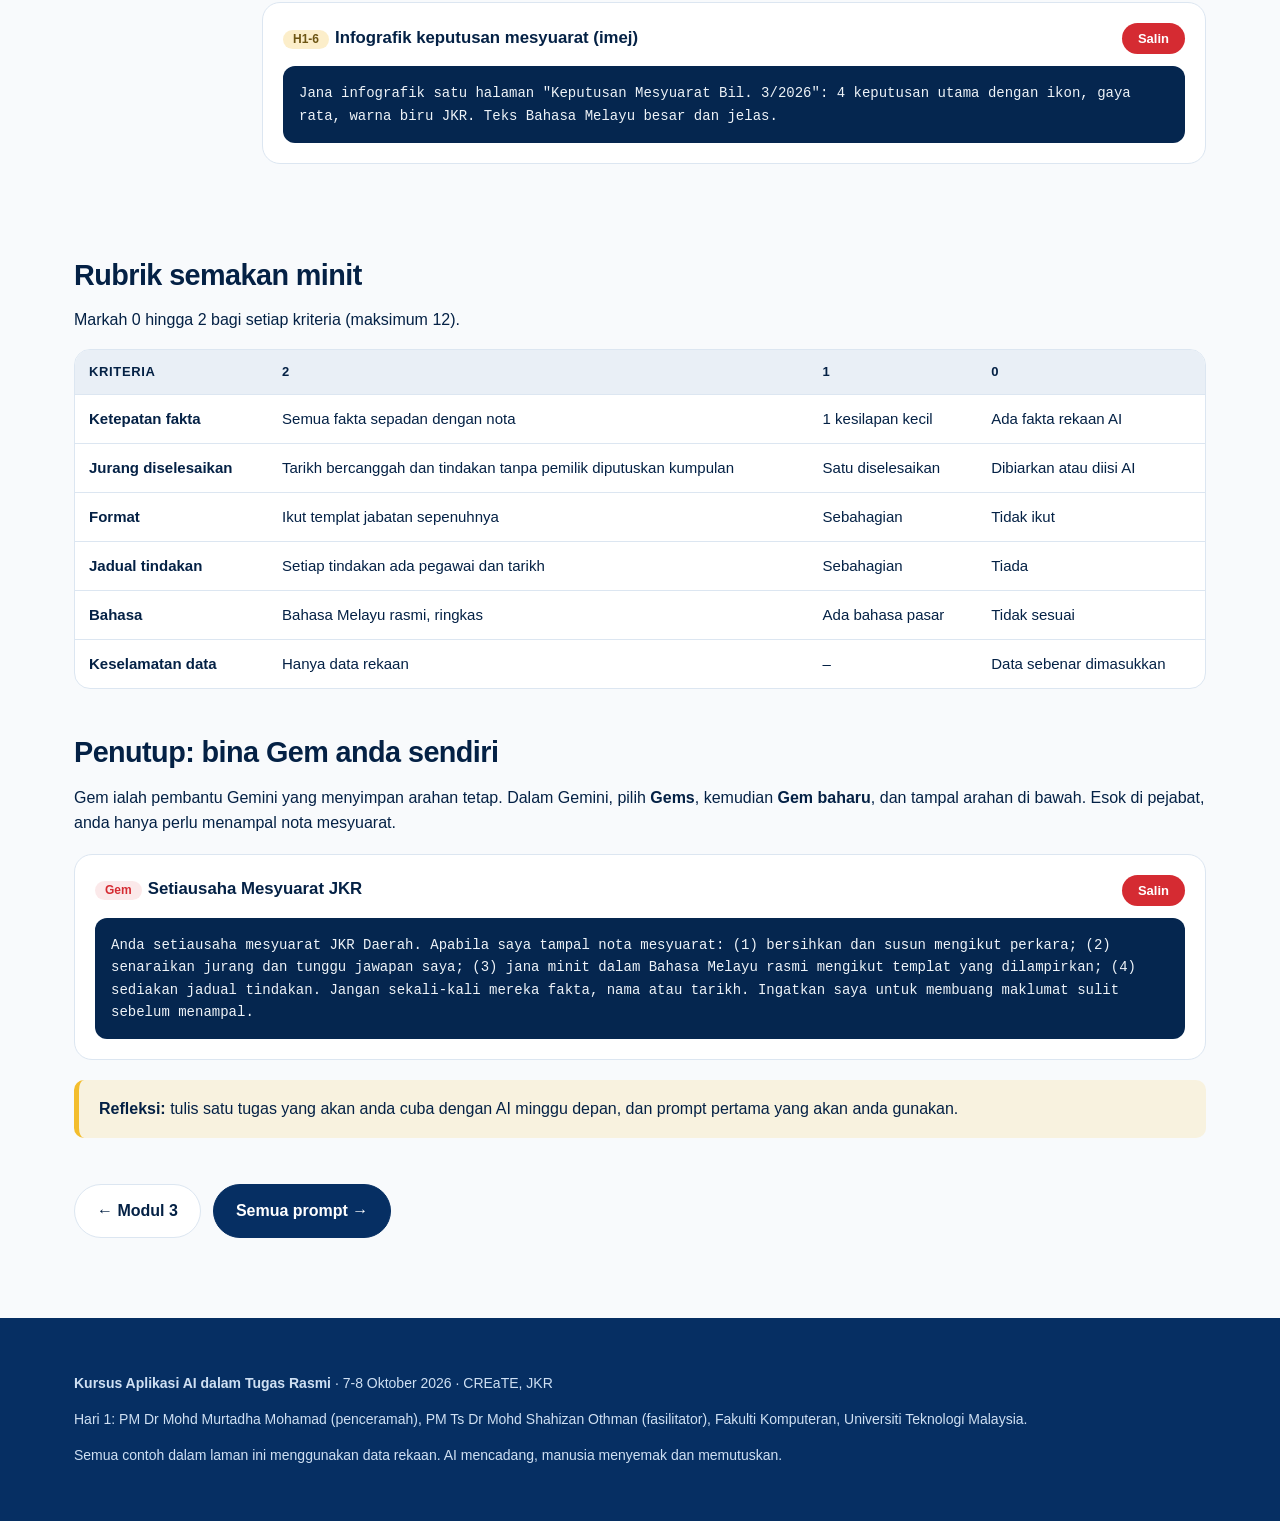
==== commit c43880b9: "Tambah slaid Modul 1-3 dan Hands-on 1, menu Slaid, ujian foto AI" ====
--- a/hands-on.html
+++ b/hands-on.html
@@ -14,6 +14,7 @@
   <p class="eyebrow">Hands-on 1 &middot; 2.30-4.30 petang &middot; 120 minit</p>
   <h1>Bina <span class="accent">minit mesyuarat</span> menggunakan prompt AI</h1>
   <p class="lead">Dalam 90 minit, setiap kumpulan menukar nota mesyuarat yang bersepah kepada minit lengkap, e-mel edaran dan infografik keputusan, kemudian menyimpan aliran itu sebagai Gem untuk diguna semula di pejabat.</p>
+  <div class="btns" style="margin-top:14px"><a class="btn primary" href="slaid/hands-on.html">Buka slaid sesi ini &#8599;</a><a class="btn" href="slaid.html#hands-on">Semua slaid</a></div>
 </div>
 
 <div class="wrap">
